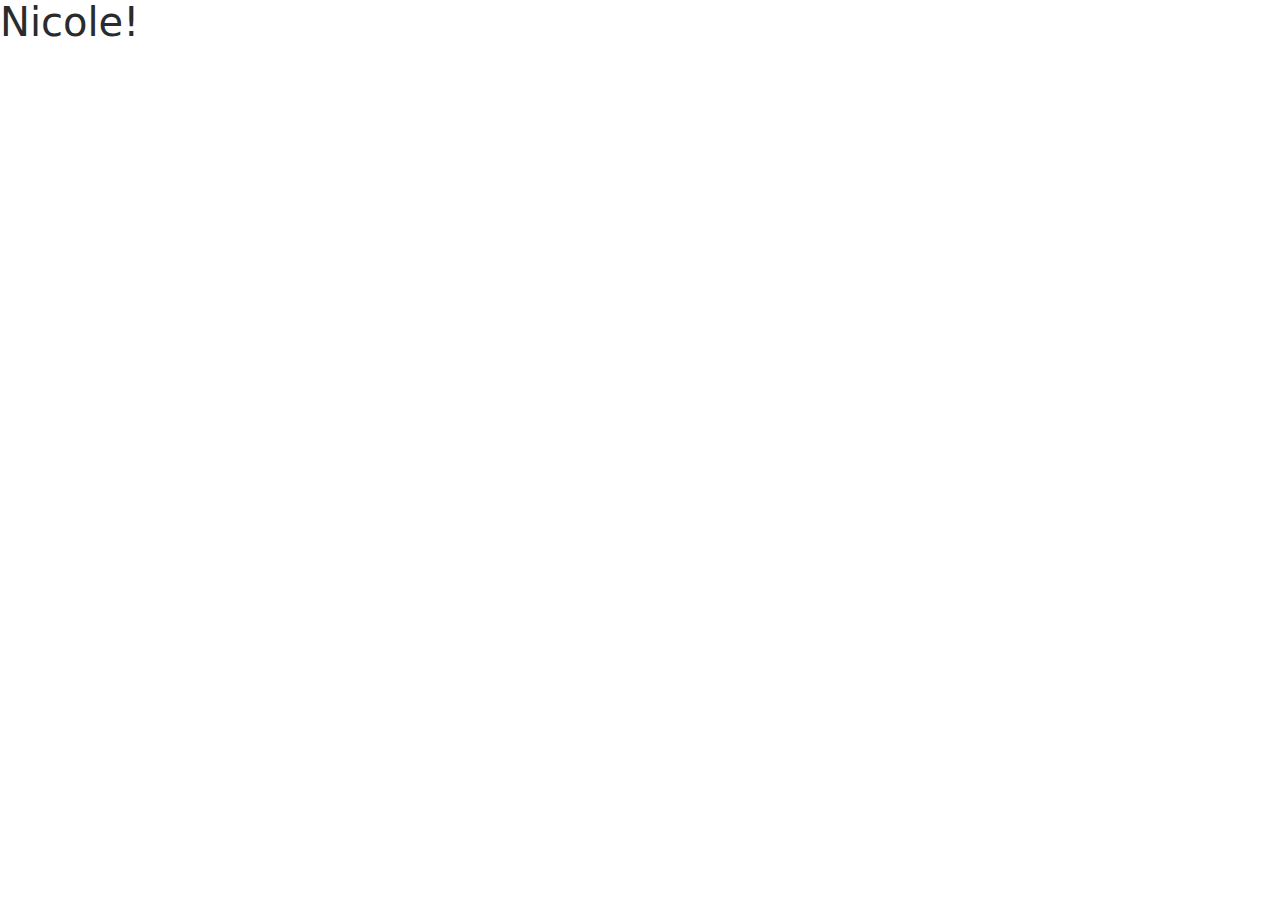
==== index.html @ 31a46bab "Installed Bootstrap" ====
<!doctype html>
<html lang="en">
  <head>
    <meta charset="utf-8">
    <title>Nicole</title>
    <link href="bootstrap.min.css" rel="stylesheet">
  </head>
  <body>
    <h1>Nicole!</h1>
  </body>
</html>
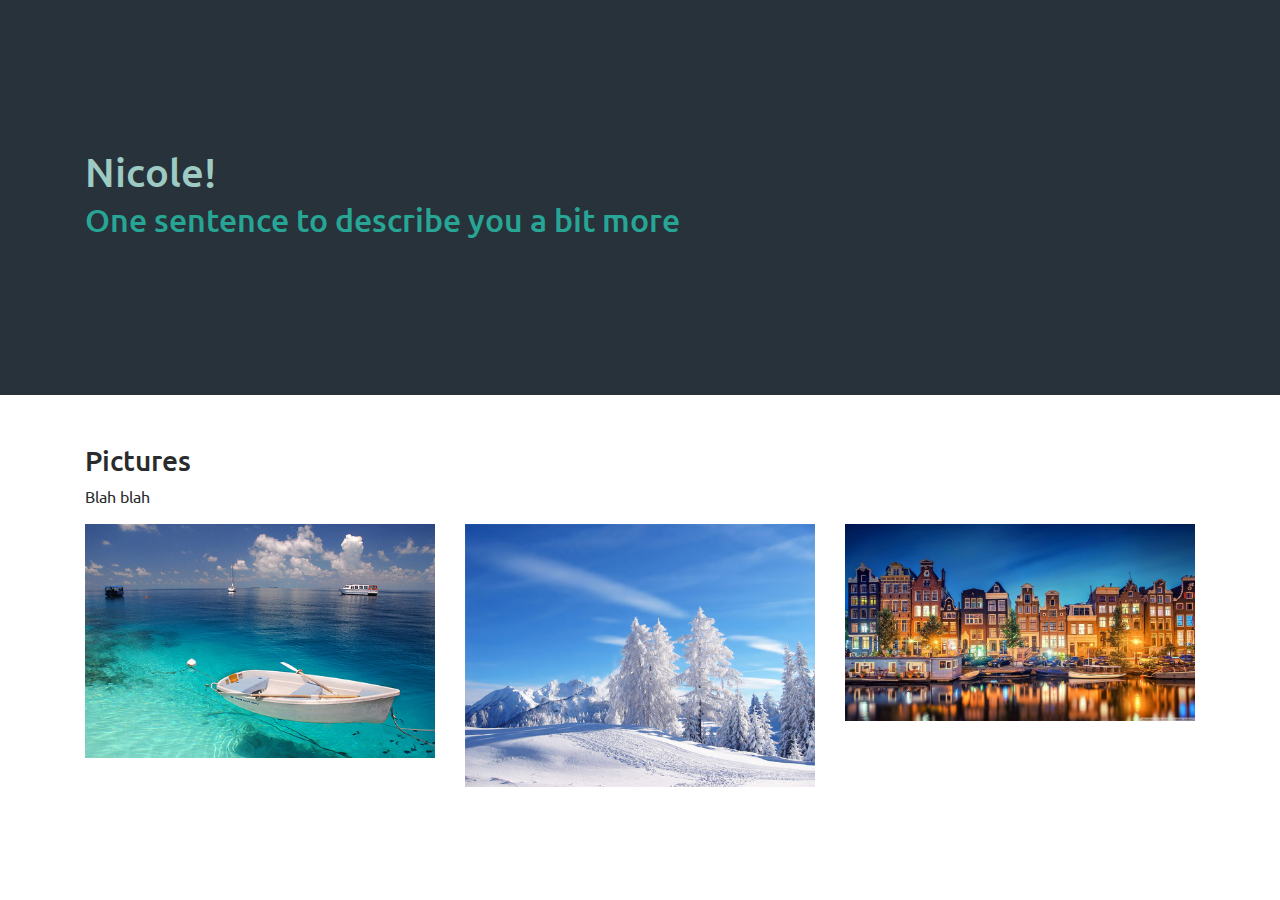
==== commit 50a2b61e: "Created photos section" ====
--- a/index.html
+++ b/index.html
@@ -4,8 +4,36 @@
     <meta charset="utf-8">
     <title>Nicole</title>
     <link href="bootstrap.min.css" rel="stylesheet">
+    <link href="https://fonts.googleapis.com/css?family=Ubuntu" rel="stylesheet">
+    <link href="style.css" rel="stylesheet">
   </head>
   <body>
-    <h1>Nicole!</h1>
+    <header class="header">
+      <div class="container">
+        <h1>Nicole!</h1>
+        <h2>One sentence to describe you a bit more</h2>
+      </div>
+    </header>
+
+    <div id="fotos" class="container">
+      <div class="row">
+        <div class="col">
+          <h3>Pictures</h3>
+          <p>Blah blah</p>
+        </div>
+      </div>
+      <div class="row">
+        <div class="col col-xs-4">
+          <img class="image" src="images/placeholder_1.jpg">
+        </div>
+        <div class="col col-xs-4">
+          <img class="image" src="images/placeholder_2.jpg">
+        </div>
+        <div class="col col-xs-4">
+          <img class="image" src="images/placeholder_3.jpg">
+        </div>
+      </div>
+    </div>
+
   </body>
 </html>
--- a/style.css
+++ b/style.css
@@ -0,0 +1,22 @@
+body {
+  font-family: 'Ubuntu', sans-serif;
+}
+.header {
+  padding: 150px 20px;
+  background-color: #28323B;
+}
+
+.header h1 {
+  color: #9ecac4;
+}
+.header h2 {
+  color: #27A595;
+}
+
+#fotos {
+  margin-top: 50px
+}
+.image {
+  display: block;
+  max-width: 100%;
+}
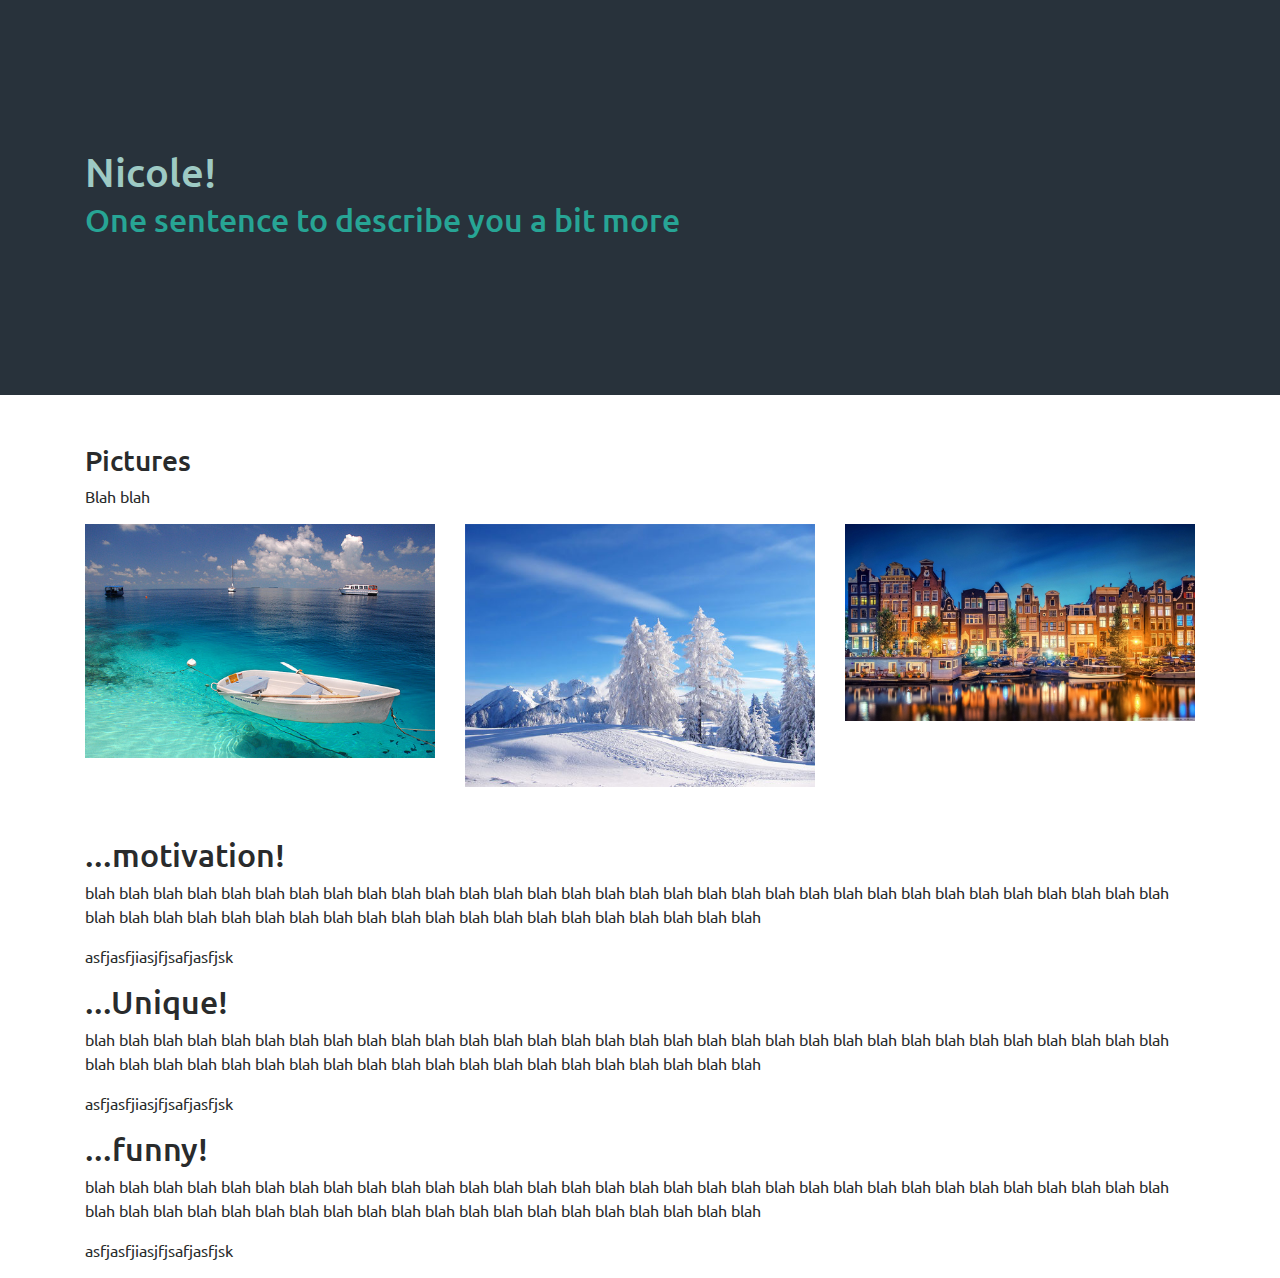
==== commit cece04ab: "added text sections" ====
--- a/index.html
+++ b/index.html
@@ -23,14 +23,44 @@
         </div>
       </div>
       <div class="row">
-        <div class="col col-xs-4">
+        <div class="col col-12 col-md-4">
           <img class="image" src="images/placeholder_1.jpg">
         </div>
-        <div class="col col-xs-4">
+        <div class="col col-12 col-md-4">
           <img class="image" src="images/placeholder_2.jpg">
         </div>
-        <div class="col col-xs-4">
+        <div class="col col-12 col-md-4">
           <img class="image" src="images/placeholder_3.jpg">
+        </div>
+      </div>
+    </div>
+
+    <div id="motivation" class="container">
+      <div class="row">
+        <div class="col">
+          <h2> ...motivation! </h2>
+          <p>blah blah blah blah blah blah blah blah blah blah blah blah blah blah blah blah blah blah blah blah blah blah blah blah blah blah blah blah blah blah blah blah blah blah blah blah blah blah blah blah blah blah blah blah blah blah blah blah blah blah blah blah </p>
+          <p>asfjasfjiasjfjsafjasfjsk</p>
+        </div>
+      </div>
+    </div>
+
+    <div id="uniqueness" class="container">
+      <div class="row">
+        <div class="col">
+          <h2> ...Unique! </h2>
+          <p>blah blah blah blah blah blah blah blah blah blah blah blah blah blah blah blah blah blah blah blah blah blah blah blah blah blah blah blah blah blah blah blah blah blah blah blah blah blah blah blah blah blah blah blah blah blah blah blah blah blah blah blah </p>
+          <p>asfjasfjiasjfjsafjasfjsk</p>
+        </div>
+      </div>
+    </div>
+
+    <div id="funny" class="container">
+      <div class="row">
+        <div class="col">
+          <h2> ...funny! </h2>
+          <p>blah blah blah blah blah blah blah blah blah blah blah blah blah blah blah blah blah blah blah blah blah blah blah blah blah blah blah blah blah blah blah blah blah blah blah blah blah blah blah blah blah blah blah blah blah blah blah blah blah blah blah blah </p>
+          <p>asfjasfjiasjfjsafjasfjsk</p>
         </div>
       </div>
     </div>
--- a/style.css
+++ b/style.css
@@ -20,3 +20,7 @@
   display: block;
   max-width: 100%;
 }
+
+#motivation {
+  margin-top: 50px;
+}
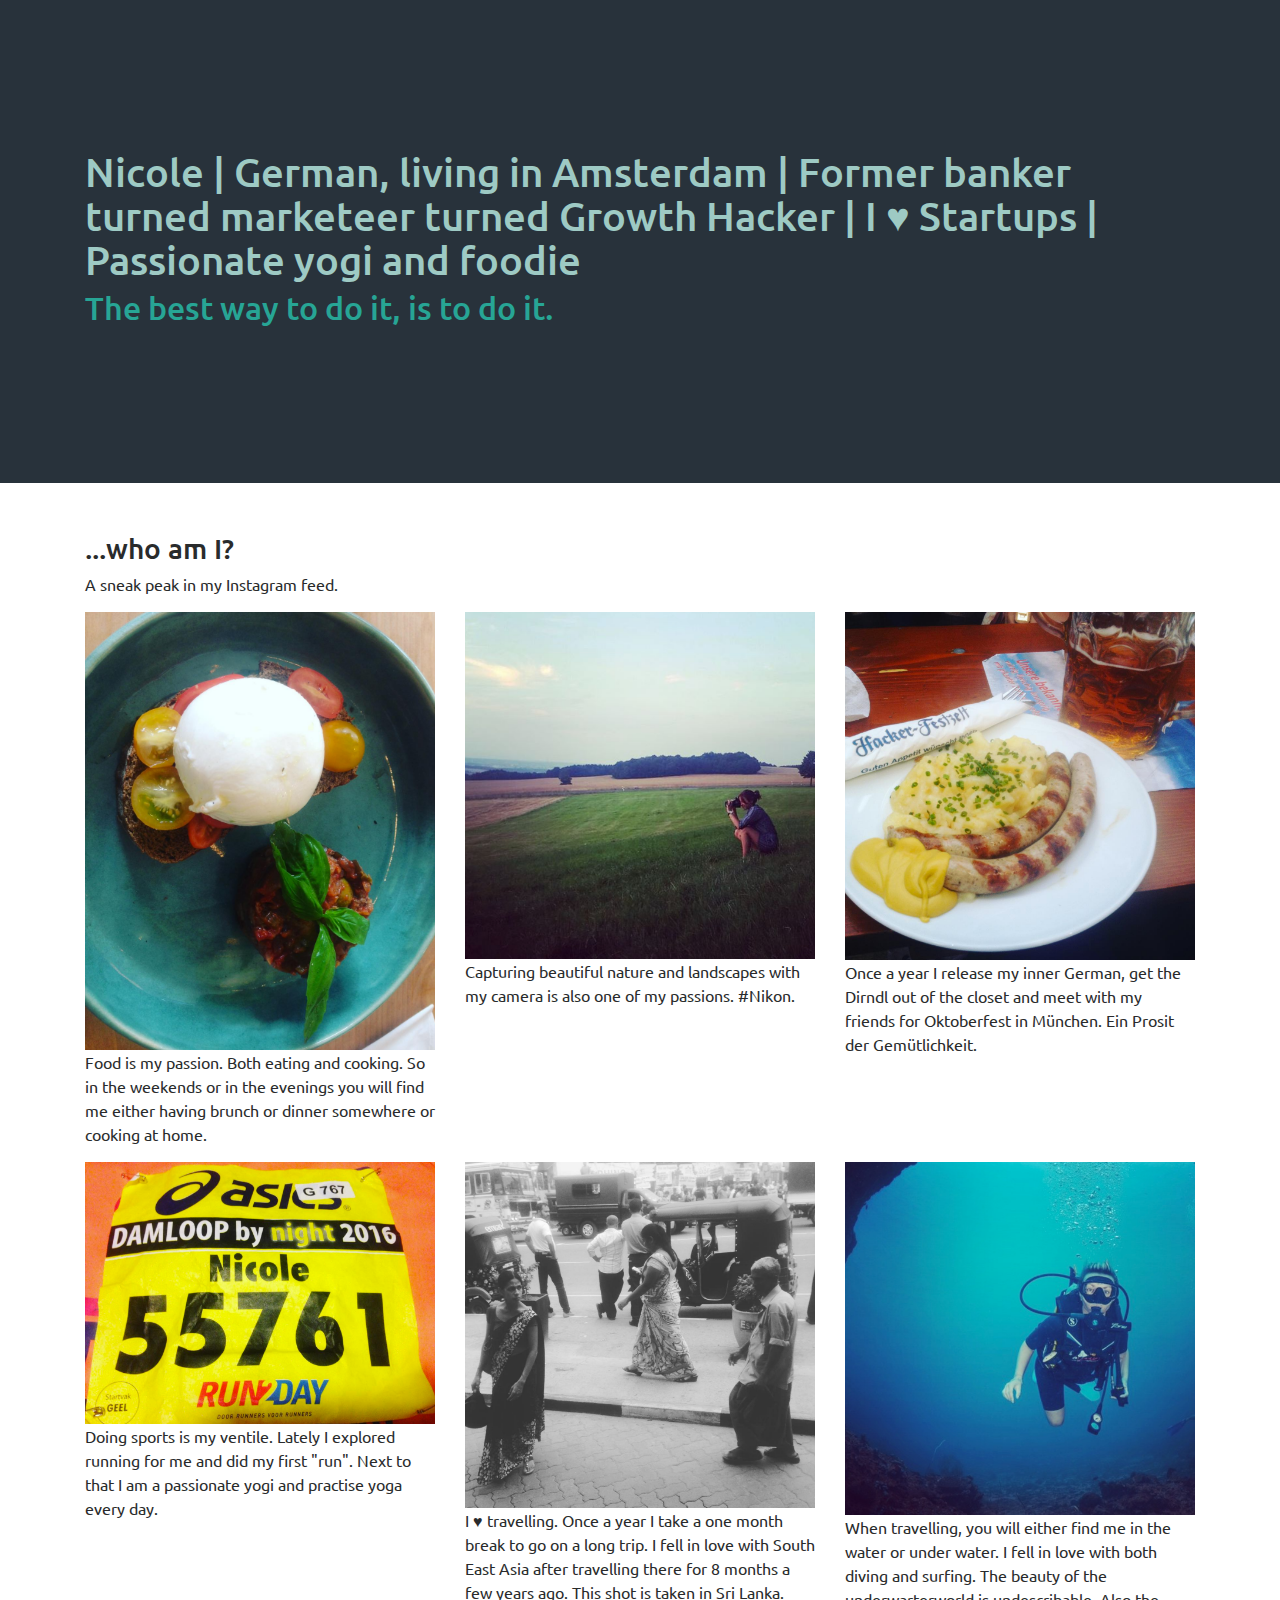
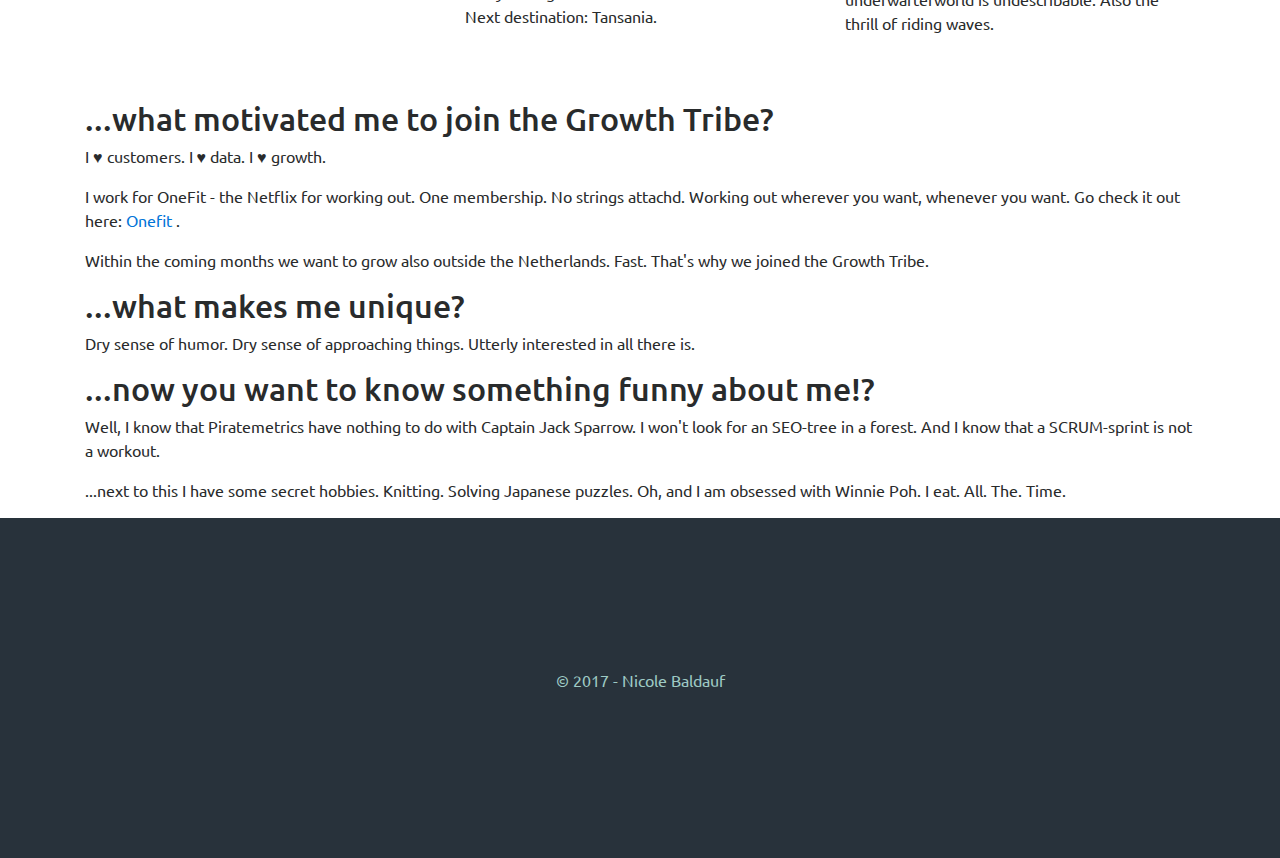
==== commit 9d35f2a6: "added new pictures and descriptions" ====
--- a/index.html
+++ b/index.html
@@ -10,27 +10,42 @@
   <body>
     <header class="header">
       <div class="container">
-        <h1>Nicole!</h1>
-        <h2>One sentence to describe you a bit more</h2>
+        <h1> Nicole | German, living in Amsterdam | Former banker turned marketeer turned Growth Hacker | I &hearts; Startups | Passionate yogi and foodie </h1>
+        <h2> The best way to do it, is to do it. </h2>
       </div>
     </header>
 
     <div id="fotos" class="container">
       <div class="row">
         <div class="col">
-          <h3>Pictures</h3>
-          <p>Blah blah</p>
+          <h3>...who am I?</h3>
+          <p>A sneak peak in my Instagram feed.</p>
         </div>
       </div>
       <div class="row">
         <div class="col col-12 col-md-4">
-          <img class="image" src="images/placeholder_1.jpg">
+          <img class="image" src="images/foto_1.png">
+          <p> Food is my passion. Both eating and cooking. So in the weekends or in the evenings you will find me either having brunch or dinner somewhere or cooking at home. </p>
         </div>
         <div class="col col-12 col-md-4">
-          <img class="image" src="images/placeholder_2.jpg">
+          <img class="image" src="images/foto_2.png">
+          <p> Capturing beautiful nature and landscapes with my camera is also one of my passions. #Nikon. <p>
         </div>
         <div class="col col-12 col-md-4">
-          <img class="image" src="images/placeholder_3.jpg">
+          <img class="image" src="images/foto_3.png">
+          <p> Once a year I release my inner German, get the Dirndl out of the closet and meet with my friends for Oktoberfest in München. Ein Prosit der Gemütlichkeit.<p/>
+        </div>
+        <div class="col col-12 col-md-4">
+          <img class="image" src="images/foto_7.png">
+          <p> Doing sports is my ventile. Lately I explored running for me and did my first "run". Next to that I am a passionate yogi and practise yoga every day. </p>
+        </div>
+        <div class="col col-12 col-md-4">
+          <img class="image" src="images/foto_4.png">
+          <p> I &hearts; travelling. Once a year I take a one month break to go on a long trip. I fell in love with South East Asia after travelling there for 8 months a few years ago. This shot is taken in Sri Lanka. Next destination: Tansania. <p>
+        </div>
+        <div class="col col-12 col-md-4">
+          <img class="image" src="images/foto_5.png">
+          <p> When travelling, you will either find me in the water or under water. I fell in love with both diving and surfing. The beauty of the underwarterworld is undescribable. Also the thrill of riding waves.<p/>
         </div>
       </div>
     </div>
@@ -38,9 +53,10 @@
     <div id="motivation" class="container">
       <div class="row">
         <div class="col">
-          <h2> ...motivation! </h2>
-          <p>blah blah blah blah blah blah blah blah blah blah blah blah blah blah blah blah blah blah blah blah blah blah blah blah blah blah blah blah blah blah blah blah blah blah blah blah blah blah blah blah blah blah blah blah blah blah blah blah blah blah blah blah </p>
-          <p>asfjasfjiasjfjsafjasfjsk</p>
+          <h2> ...what motivated me to join the Growth Tribe? </h2>
+          <p> I &hearts; customers. I &hearts; data. I &hearts; growth.
+          <p> I work for OneFit - the Netflix for working out. One membership. No strings attachd. Working out wherever you want, whenever you want. Go check it out here: <a href="https://onefit.nl/nl-nl"> Onefit </a>.</p>
+          <p> Within the coming months we want to grow also outside the Netherlands. Fast. That's why we joined the Growth Tribe. </p>
         </div>
       </div>
     </div>
@@ -48,9 +64,8 @@
     <div id="uniqueness" class="container">
       <div class="row">
         <div class="col">
-          <h2> ...Unique! </h2>
-          <p>blah blah blah blah blah blah blah blah blah blah blah blah blah blah blah blah blah blah blah blah blah blah blah blah blah blah blah blah blah blah blah blah blah blah blah blah blah blah blah blah blah blah blah blah blah blah blah blah blah blah blah blah </p>
-          <p>asfjasfjiasjfjsafjasfjsk</p>
+          <h2> ...what makes me unique? </h2>
+          <p> Dry sense of humor. Dry sense of approaching things. Utterly interested in all there is.</p>
         </div>
       </div>
     </div>
@@ -58,12 +73,16 @@
     <div id="funny" class="container">
       <div class="row">
         <div class="col">
-          <h2> ...funny! </h2>
-          <p>blah blah blah blah blah blah blah blah blah blah blah blah blah blah blah blah blah blah blah blah blah blah blah blah blah blah blah blah blah blah blah blah blah blah blah blah blah blah blah blah blah blah blah blah blah blah blah blah blah blah blah blah </p>
-          <p>asfjasfjiasjfjsafjasfjsk</p>
+          <h2> ...now you want to know something funny about me!?</h2>
+          <p> Well, I know that Piratemetrics have nothing to do with Captain Jack Sparrow. I won't look for an SEO-tree in a forest. And I know that a SCRUM-sprint is not a workout.</p>
+          <p>...next to this I have some secret hobbies. Knitting. Solving Japanese puzzles. Oh, and I am obsessed with Winnie Poh. I eat. All. The. Time. </p>
         </div>
       </div>
     </div>
 
   </body>
+
+  <footer>
+  <p> &copy; 2017 - Nicole Baldauf
+  </footer>
 </html>
--- a/style.css
+++ b/style.css
@@ -1,6 +1,7 @@
 body {
   font-family: 'Ubuntu', sans-serif;
 }
+
 .header {
   padding: 150px 20px;
   background-color: #28323B;
@@ -24,3 +25,14 @@
 #motivation {
   margin-top: 50px;
 }
+
+.body div {
+  padding-top: 50px;
+}
+
+footer {
+  text-align: center;
+  padding: 150px 20px;
+  background-color: #28323B;
+  color: #9ecac4;
+}
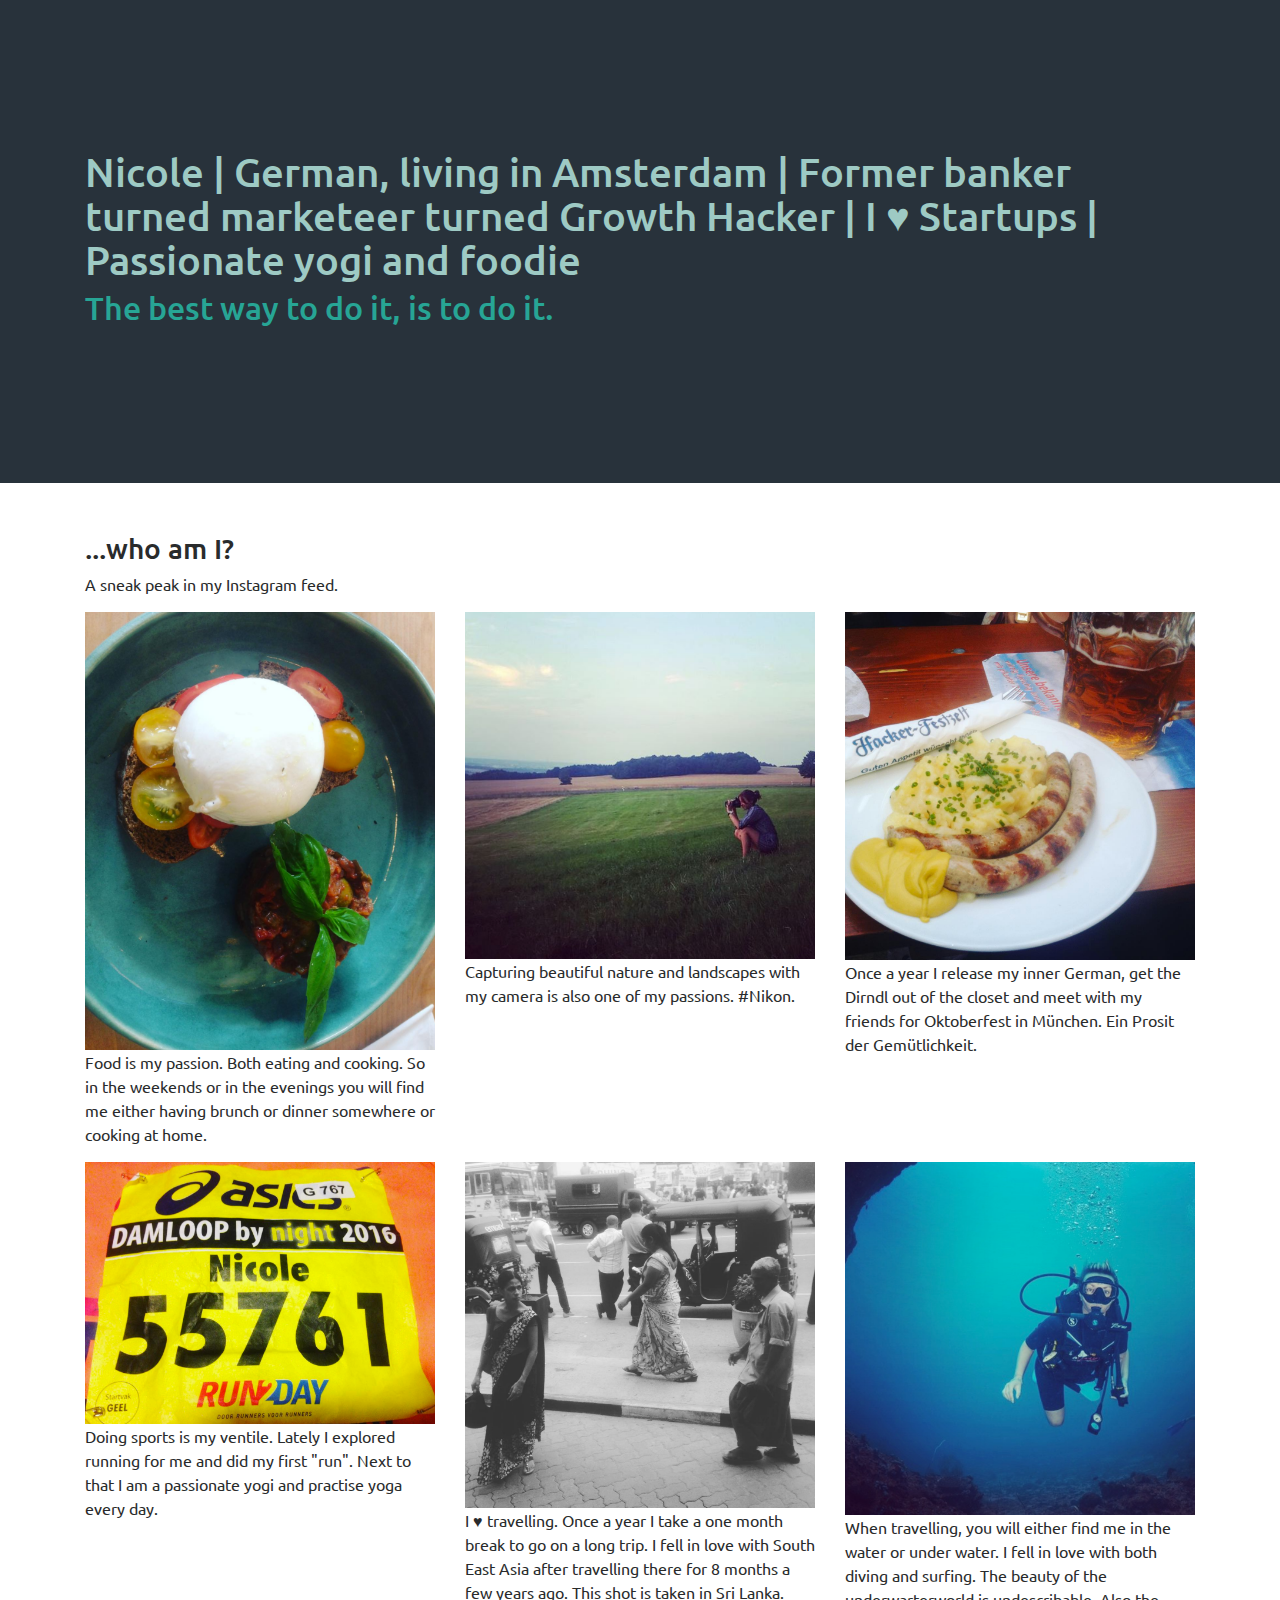
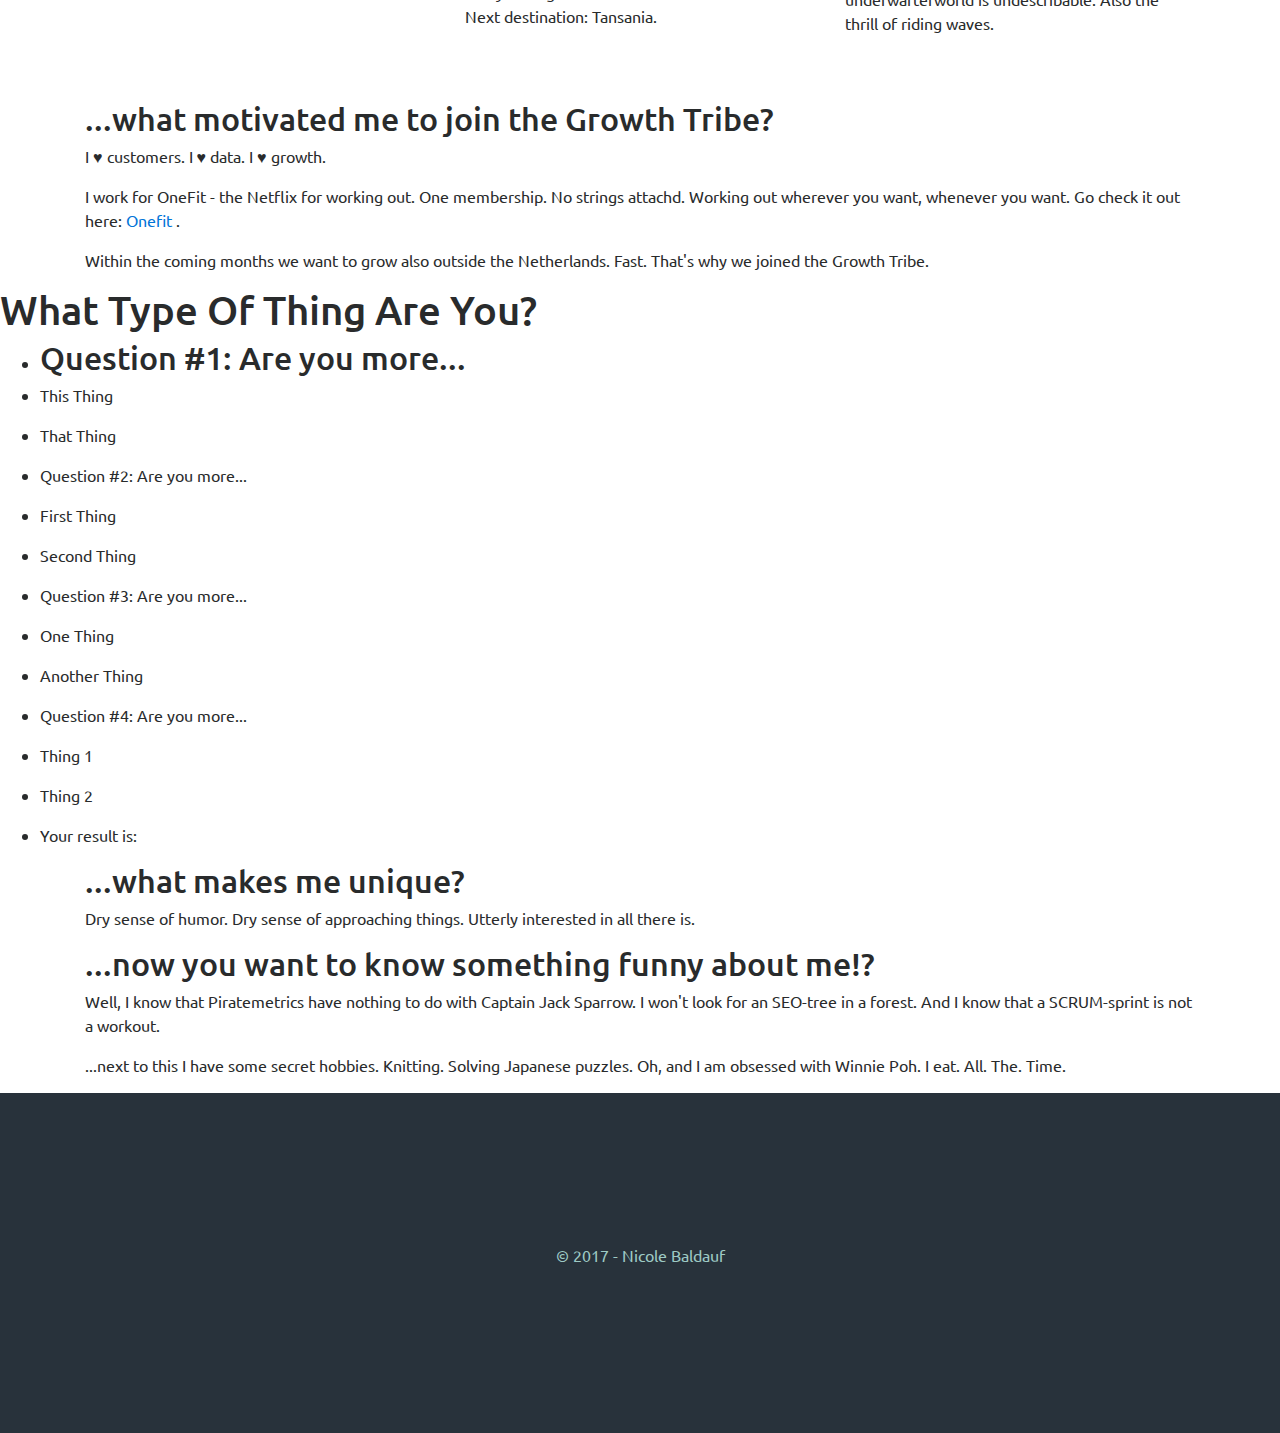
==== commit c5cd7c23: "Update index.html" ====
--- a/index.html
+++ b/index.html
@@ -6,9 +6,12 @@
     <link href="bootstrap.min.css" rel="stylesheet">
     <link href="https://fonts.googleapis.com/css?family=Ubuntu" rel="stylesheet">
     <link href="style.css" rel="stylesheet">
+    <script src="scripts.js"></script>
+
   </head>
   <body>
     <header class="header">
+
       <div class="container">
         <h1> Nicole | German, living in Amsterdam | Former banker turned marketeer turned Growth Hacker | I &hearts; Startups | Passionate yogi and foodie </h1>
         <h2> The best way to do it, is to do it. </h2>
@@ -60,6 +63,85 @@
         </div>
       </div>
     </div>
+    
+    <div id="quizzie">
+        <h1>What Type Of Thing Are You?</h1>
+          <ul class="quiz-step step1 current">
+              <li class="question">
+                  <div class="question-wrap">
+                      <h2>Question #1: Are you more...</h2>
+                  </div>
+              </li>
+              <li class="quiz-answer low-value" data-quizIndex="2">
+                  <div class="answer-wrap"> 
+                      <p class="answer-text">This Thing</p>
+                  </div>
+              </li>
+              <li class="quiz-answer high-value" data-quizIndex="4">
+                  <div class="answer-wrap"> 
+                      <p class="answer-text">That Thing</p>
+                  </div>
+              </li>
+          </ul>
+          <ul class="quiz-step step2">
+              <li class="question">
+                  <div class="question-wrap">
+                      <p>Question #2: Are you more...</p>
+                  </div>
+              </li>
+              <li class="quiz-answer low-value" data-quizIndex="2">
+                  <div class="answer-wrap"> 
+                      <p class="answer-text">First Thing</p>
+                  </div>
+              </li>
+              <li class="quiz-answer high-value" data-quizIndex="4">
+                  <div class="answer-wrap">
+                      <p class="answer-text">Second Thing</p>
+                  </div>
+              </li>
+          </ul>
+          <ul class="quiz-step step3">
+              <li class="question">
+                  <div class="question-wrap">
+                      <p>Question #3: Are you more...</p>
+                  </div>
+              </li>
+              <li class="quiz-answer low-value" data-quizIndex="2">
+                  <div class="answer-wrap">
+                      <p class="answer-text">One Thing</p>
+                  </div>
+              </li>
+              <li class="quiz-answer high-value" data-quizIndex="4">
+                  <div class="answer-wrap">
+                      <p class="answer-text">Another Thing</p>
+                  </div>
+              </li>
+          </ul>
+          <ul class="quiz-step step4">
+              <li class="question">
+                  <div class="question-wrap">
+                      <p>Question #4: Are you more...</p>
+                  </div>
+              </li>
+              <li class="quiz-answer low-value" data-quizIndex="2">
+                  <div class="answer-wrap">
+                      <p class="answer-text">Thing 1</p>
+                  </div>
+              </li>
+              <li class="quiz-answer high-value" data-quizIndex="4">
+                  <div class="answer-wrap">
+                      <p class="answer-text">Thing 2</p>
+                  </div>
+              </li>
+          </ul>
+          <ul id="results">
+              <li class="results-inner">
+                  <p>Your result is:</p>
+                  <h1></h1>
+                  <p class="desc"></p>
+              </li>
+          </ul>
+        </div>
 
     <div id="uniqueness" class="container">
       <div class="row">
